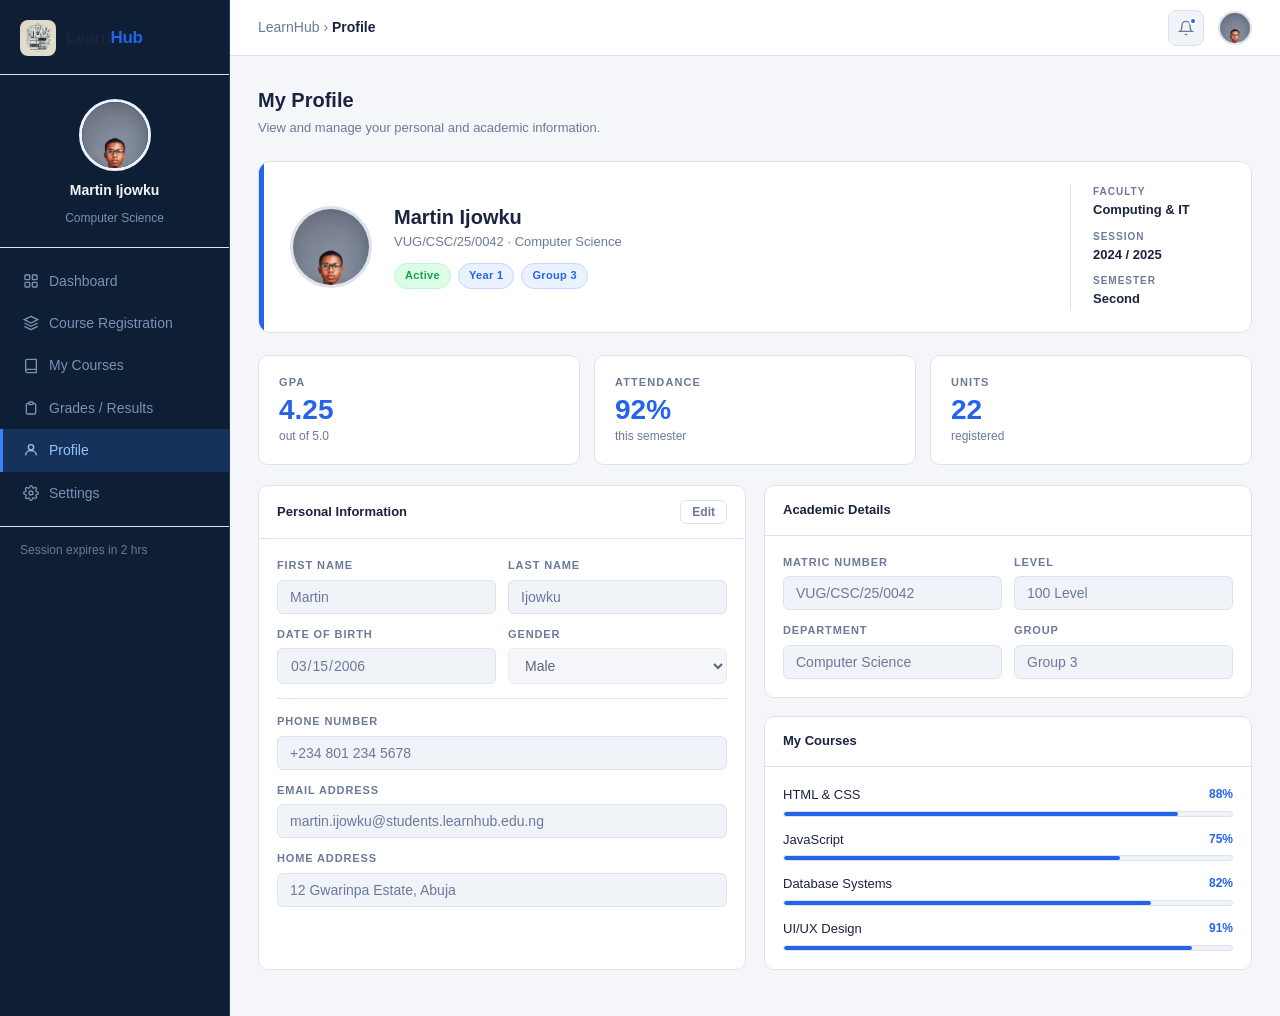
==== profile.html @ f04dd6cf "Add files via upload" ====
<!DOCTYPE html>
<html lang="en">
<head>
  <meta charset="UTF-8" />
  <meta name="viewport" content="width=device-width, initial-scale=1.0" />
  <title>LearnHub — Profile</title>
  <style>
    *, *::before, *::after { box-sizing: border-box; margin: 0; padding: 0; }

    :root {
      --bg:        #F4F6FA;
      --surface:   #FFFFFF;
      --surface-2: #F0F3F8;
      --border:    #DDE3EE;
      --accent:    #2563EB;
      --accent-lt: #3B82F6;
      --accent-bg: #EBF2FF;
      --text:      #1A2340;
      --muted:     #6B7A99;
      --success:   #16A34A;
      --success-bg:#DCFCE7;
    }

    body {
      background: var(--bg);
      color: var(--text);
      font-family: -apple-system, BlinkMacSystemFont, "Segoe UI", Roboto, sans-serif;
      font-size: 15px;
      line-height: 1.6;
      min-height: 100vh;
    }

    .layout { display: flex; min-height: 100vh; }

    /* ── Sidebar ── */
    .sidebar {
  width: 230px;
  background: #0D1E35;   
  border-right: 1px solid #1E3A5F;
    }

    .sidebar-logo {
      display: flex;
      align-items: center;
      gap: 10px;
      padding: 20px 20px 18px;
      border-bottom: 1px solid var(--border);
    }

    .logo-img {
      width: 36px; height: 36px;
      border-radius: 8px;
      object-fit: cover;
      flex-shrink: 0;
    }

    .logo-text {
      font-weight: 800;
      font-size: 17px;
      color: var(--text);
      letter-spacing: -0.02em;
    }

    .logo-text span { color: var(--accent); }

    /* Profile mini card in sidebar */
    .sidebar-profile {
      display: flex;
      flex-direction: column;
      align-items: center;
      padding: 24px 20px 18px;
      border-bottom: 1px solid var(--border);
      gap: 8px;
    }

    .sidebar-avatar {
      width: 72px; height: 72px;
      border-radius: 50%;
      object-fit: cover;
      object-position: top;
      border: 3px solid var(--accent-bg);
    }

    .sidebar-name {
      font-weight: 700;
      font-size: 14px;
      color: #F1F5F9;
      text-align: center;
    }

    .sidebar-dept {
      font-size: 12px;
      color:#7B92B2;
      text-align: center;
    }

    .sidebar nav { padding: 12px 0; flex: 1; }

    .nav-item {
      display: flex;
      align-items: center;
      gap: 10px;
      padding: 10px 20px;
      color:  #7B92B2;
      cursor: pointer;
      font-size: 14px;
      font-weight: 500;
      border-left: 3px solid transparent;
      transition: background 0.15s, color 0.15s, border-color 0.15s;
      user-select: none;
    }

    .nav-item:hover { background: var(--surface-2); color: var(--text); }

    .nav-item.active {
  background: rgba(59, 130, 246, 0.2);
  color: #93C5FD;
  border-left-color: #3B82F6;
}

    .sidebar-footer {
      padding: 14px 20px;
      border-top: 1px solid var(--border);
      font-size: 12px;
      color: var(--muted);
    }

    /* ── Main ── */
    .main { flex: 1; display: flex; flex-direction: column; overflow: hidden; }

    .topbar {
      height: 56px;
      background: var(--surface);
      border-bottom: 1px solid var(--border);
      display: flex;
      align-items: center;
      justify-content: space-between;
      padding: 0 28px;
      flex-shrink: 0;
    }

    .topbar-title { font-size: 14px; color: var(--muted); }
    .topbar-title strong { color: var(--text); font-weight: 600; }

    .topbar-right {
      display: flex;
      align-items: center;
      gap: 14px;
    }

    .notif-btn {
      width: 36px; height: 36px;
      border-radius: 8px;
      background: var(--surface-2);
      border: 1px solid var(--border);
      display: flex; align-items: center; justify-content: center;
      cursor: pointer;
      color: var(--muted);
      position: relative;
      transition: background 0.15s;
    }

    .notif-btn:hover { background: var(--accent-bg); color: var(--accent); }

    .notif-dot {
      width: 8px; height: 8px;
      background: var(--accent);
      border-radius: 50%;
      position: absolute; top: 6px; right: 6px;
      border: 2px solid var(--surface);
    }

    .topbar-avatar {
      width: 34px; height: 34px;
      border-radius: 50%;
      object-fit: cover;
      object-position: top;
      border: 2px solid var(--border);
      cursor: pointer;
    }

    /* ── Content ── */
    .content { flex: 1; overflow-y: auto; padding: 28px; }

    .page-header { margin-bottom: 22px; }
    .page-header h1 { font-size: 20px; font-weight: 700; color: var(--text); }
    .page-header p { font-size: 13px; color: var(--muted); margin-top: 2px; }

    /* ── ID Card ── */
    .id-card {
      background: var(--surface);
      border: 1px solid var(--border);
      border-radius: 12px;
      overflow: hidden;
      margin-bottom: 22px;
      display: flex;
      animation: fadeUp 0.25s ease both;
    }

    .id-accent-bar {
      width: 5px;
      background: var(--accent);
      flex-shrink: 0;
    }

    .id-body {
      display: flex;
      align-items: center;
      gap: 22px;
      padding: 22px 26px;
      flex: 1;
      flex-wrap: wrap;
    }

    .profile-photo {
      width: 82px; height: 82px;
      border-radius: 50%;
      object-fit: cover;
      object-position: top;
      border: 3px solid var(--border);
      flex-shrink: 0;
      cursor: pointer;
      transition: border-color 0.2s;
    }

    .profile-photo:hover { border-color: var(--accent); }

    .id-info { flex: 1; min-width: 180px; }

    .id-name {
      font-size: 20px;
      font-weight: 700;
      color: var(--text);
      line-height: 1.2;
    }

    .id-sub {
      font-size: 13px;
      color: var(--muted);
      margin-top: 3px;
    }

    .id-tags {
      display: flex;
      gap: 7px;
      flex-wrap: wrap;
      margin-top: 10px;
    }

    .tag {
      padding: 3px 10px;
      border-radius: 20px;
      font-size: 11px;
      font-weight: 600;
      letter-spacing: 0.03em;
      background: var(--accent-bg);
      color: var(--accent);
      border: 1px solid #C3D9FF;
    }

    .tag.green {
      background: var(--success-bg);
      color: var(--success);
      border-color: #BBF7D0;
    }

    .id-meta {
      display: flex;
      flex-direction: column;
      gap: 8px;
      border-left: 1px solid var(--border);
      padding-left: 22px;
      min-width: 155px;
    }

    .meta-row { display: flex; flex-direction: column; }

    .meta-label {
      font-size: 10px;
      font-weight: 700;
      letter-spacing: 0.1em;
      text-transform: uppercase;
      color: var(--muted);
    }

    .meta-value { font-size: 13px; font-weight: 600; color: var(--text); }

    /* ── Stats ── */
    .stats-row {
      display: grid;
      grid-template-columns: repeat(3, 1fr);
      gap: 14px;
      margin-bottom: 20px;
    }

    .stat-box {
      background: var(--surface);
      border: 1px solid var(--border);
      border-radius: 10px;
      padding: 18px 20px;
      animation: fadeUp 0.25s ease both;
    }

    .stat-box:nth-child(2) { animation-delay: 0.05s; }
    .stat-box:nth-child(3) { animation-delay: 0.1s; }

    .stat-label { font-size: 11px; font-weight: 700; letter-spacing: 0.1em; text-transform: uppercase; color: var(--muted); }
    .stat-value { font-size: 28px; font-weight: 800; color: var(--accent); margin-top: 4px; line-height: 1; }
    .stat-sub { font-size: 12px; color: var(--muted); margin-top: 3px; }

    /* ── Grid ── */
    .grid-2 {
      display: grid;
      grid-template-columns: 1fr 1fr;
      gap: 18px;
      margin-bottom: 18px;
    }

    /* ── Card ── */
    .card {
      background: var(--surface);
      border: 1px solid var(--border);
      border-radius: 10px;
      overflow: hidden;
      animation: fadeUp 0.25s ease both;
    }

    .card-head {
      display: flex;
      align-items: center;
      justify-content: space-between;
      padding: 14px 18px;
      border-bottom: 1px solid var(--border);
    }

    .card-head h2 { font-size: 13px; font-weight: 700; color: var(--text); }

    .card-body { padding: 18px; }

    /* ── Form ── */
    .field-group { display: grid; grid-template-columns: 1fr 1fr; gap: 12px; }
    .field-group.full { grid-template-columns: 1fr; }
    .field { display: flex; flex-direction: column; gap: 5px; }

    .field label {
      font-size: 11px;
      font-weight: 700;
      letter-spacing: 0.08em;
      text-transform: uppercase;
      color: var(--muted);
    }

    .field input,
    .field select {
      background: var(--surface-2);
      border: 1px solid var(--border);
      border-radius: 6px;
      color: var(--text);
      font-size: 14px;
      padding: 8px 12px;
      outline: none;
      transition: border-color 0.15s;
      font-family: inherit;
    }

    .field input:focus,
    .field select:focus { border-color: var(--accent); background: #fff; }

    .field input[readonly] { color: var(--muted); cursor: default; }

    .field-divider { height: 1px; background: var(--border); margin: 14px 0; }

    /* ── Progress ── */
    .progress-wrap { display: flex; flex-direction: column; gap: 13px; }
    .progress-item { display: flex; flex-direction: column; gap: 5px; }
    .progress-top { display: flex; justify-content: space-between; }
    .progress-name { font-size: 13px; font-weight: 500; color: var(--text); }
    .progress-pct { font-size: 12px; font-weight: 700; color: var(--accent); }
    .progress-bar { height: 6px; background: var(--surface-2); border-radius: 4px; overflow: hidden; border: 1px solid var(--border); }
    .progress-fill { height: 100%; background: var(--accent); border-radius: 4px; }

    /* ── Buttons ── */
    .btn {
      padding: 7px 15px;
      border-radius: 6px;
      font-size: 13px;
      font-weight: 600;
      cursor: pointer;
      border: none;
      font-family: inherit;
      transition: opacity 0.15s, background 0.15s;
    }

    .btn-primary { background: var(--accent); color: #fff; }
    .btn-primary:hover { opacity: 0.88; }

    .btn-ghost {
      background: transparent;
      color: var(--muted);
      border: 1px solid var(--border);
    }

    .btn-ghost:hover { background: var(--surface-2); color: var(--text); }
    .btn-sm { padding: 4px 11px; font-size: 12px; }

    .btn-row {
      display: flex;
      gap: 8px;
      margin-top: 16px;
      justify-content: flex-end;
    }

    /* ── Toast ── */
    #toast {
      position: fixed;
      bottom: 22px; right: 22px;
      background: var(--surface);
      border: 1px solid var(--success);
      color: var(--success);
      padding: 10px 16px;
      border-radius: 8px;
      font-size: 13px;
      font-weight: 600;
      opacity: 0;
      transform: translateY(8px);
      transition: opacity 0.2s, transform 0.2s;
      pointer-events: none;
      z-index: 999;
      box-shadow: 0 4px 12px rgba(0,0,0,0.08);
    }

    #toast.show { opacity: 1; transform: translateY(0); }

    @keyframes fadeUp {
      from { opacity: 0; transform: translateY(8px); }
      to   { opacity: 1; transform: translateY(0); }
    }

    @media (max-width: 800px) {
      .grid-2 { grid-template-columns: 1fr; }
      .sidebar { display: none; }
      .id-body { flex-direction: column; }
      .id-meta { border-left: none; border-top: 1px solid var(--border); padding-left: 0; padding-top: 14px; flex-direction: row; flex-wrap: wrap; gap: 14px; }
      .stats-row { grid-template-columns: 1fr 1fr; }
    }
  </style>
</head>
<body>

<div class="layout">

  
  <aside class="sidebar">
    <div class="sidebar-logo">
      <img class="logo-img" src="[data-uri]" alt="LearnHub" />
      <div class="logo-text">Learn<span>Hub</span></div>
    </div>

    <div class="sidebar-profile">
      <img class="sidebar-avatar" src="[data-uri]" alt="Martin Ijowku" />
      <div class="sidebar-name">Martin Ijowku</div>
      <div class="sidebar-dept">Computer Science</div>
    </div>

    <nav>
      <div class="nav-item" onclick="setActive(this)">
        <svg width="16" height="16" fill="none" stroke="currentColor" stroke-width="2" viewBox="0 0 24 24"><rect x="3" y="3" width="7" height="7" rx="1"/><rect x="14" y="3" width="7" height="7" rx="1"/><rect x="3" y="14" width="7" height="7" rx="1"/><rect x="14" y="14" width="7" height="7" rx="1"/></svg>
        Dashboard
      </div>
      <div class="nav-item" onclick="setActive(this)">
        <svg width="16" height="16" fill="none" stroke="currentColor" stroke-width="2" viewBox="0 0 24 24"><path d="M12 2L2 7l10 5 10-5-10-5z"/><path d="M2 17l10 5 10-5M2 12l10 5 10-5"/></svg>
        Course Registration
      </div>
      <div class="nav-item" onclick="setActive(this)">
        <svg width="16" height="16" fill="none" stroke="currentColor" stroke-width="2" viewBox="0 0 24 24"><path d="M4 19.5A2.5 2.5 0 0 1 6.5 17H20"/><path d="M6.5 2H20v20H6.5A2.5 2.5 0 0 1 4 19.5v-15A2.5 2.5 0 0 1 6.5 2z"/></svg>
        My Courses
      </div>
      <div class="nav-item" onclick="setActive(this)">
        <svg width="16" height="16" fill="none" stroke="currentColor" stroke-width="2" viewBox="0 0 24 24"><path d="M9 5H7a2 2 0 0 0-2 2v12a2 2 0 0 0 2 2h10a2 2 0 0 0 2-2V7a2 2 0 0 0-2-2h-2"/><rect x="9" y="3" width="6" height="4" rx="1"/></svg>
        Grades / Results
      </div>
      <div class="nav-item active" onclick="setActive(this)">
        <svg width="16" height="16" fill="none" stroke="currentColor" stroke-width="2" viewBox="0 0 24 24"><circle cx="12" cy="8" r="4"/><path d="M4 20c0-4 3.6-7 8-7s8 3 8 7"/></svg>
        Profile
      </div>
      <div class="nav-item" onclick="setActive(this)">
        <svg width="16" height="16" fill="none" stroke="currentColor" stroke-width="2" viewBox="0 0 24 24"><circle cx="12" cy="12" r="3"/><path d="M19.4 15a1.65 1.65 0 0 0 .33 1.82l.06.06a2 2 0 0 1-2.83 2.83l-.06-.06a1.65 1.65 0 0 0-1.82-.33 1.65 1.65 0 0 0-1 1.51V21a2 2 0 0 1-4 0v-.09A1.65 1.65 0 0 0 9 19.4a1.65 1.65 0 0 0-1.82.33l-.06.06a2 2 0 0 1-2.83-2.83l.06-.06A1.65 1.65 0 0 0 4.68 15a1.65 1.65 0 0 0-1.51-1H3a2 2 0 0 1 0-4h.09A1.65 1.65 0 0 0 4.6 9a1.65 1.65 0 0 0-.33-1.82l-.06-.06a2 2 0 0 1 2.83-2.83l.06.06A1.65 1.65 0 0 0 9 4.68a1.65 1.65 0 0 0 1-1.51V3a2 2 0 0 1 4 0v.09a1.65 1.65 0 0 0 1 1.51 1.65 1.65 0 0 0 1.82-.33l.06-.06a2 2 0 0 1 2.83 2.83l-.06.06A1.65 1.65 0 0 0 19.4 9a1.65 1.65 0 0 0 1.51 1H21a2 2 0 0 1 0 4h-.09a1.65 1.65 0 0 0-1.51 1z"/></svg>
        Settings
      </div>
    </nav>

    <div class="sidebar-footer">Session expires in 2 hrs</div>
  </aside>

  
  <main class="main">
    <div class="topbar">
      <div class="topbar-title">LearnHub &rsaquo; <strong>Profile</strong></div>
      <div class="topbar-right">
        <div class="notif-btn">
          <svg width="16" height="16" fill="none" stroke="currentColor" stroke-width="2" viewBox="0 0 24 24"><path d="M18 8a6 6 0 0 0-12 0c0 7-3 9-3 9h18s-3-2-3-9"/><path d="M13.73 21a2 2 0 0 1-3.46 0"/></svg>
          <div class="notif-dot"></div>
        </div>
        <img class="topbar-avatar" src="[data-uri]" alt="Martin" />
      </div>
    </div>

    <div class="content">

      <div class="page-header">
        <h1>My Profile</h1>
        <p>View and manage your personal and academic information.</p>
      </div>

      <!-- ID Card -->
      <div class="id-card">
        <div class="id-accent-bar"></div>
        <div class="id-body">
          <img class="profile-photo" src="[data-uri]" alt="Martin Ijowku" />
          <div class="id-info">
            <div class="id-name">Martin Ijowku</div>
            <div class="id-sub">VUG/CSC/25/0042 &middot; Computer Science</div>
            <div class="id-tags">
              <span class="tag green">Active</span>
              <span class="tag">Year 1</span>
              <span class="tag">Group 3</span>
            </div>
          </div>
          <div class="id-meta">
            <div class="meta-row">
              <span class="meta-label">Faculty</span>
              <span class="meta-value">Computing &amp; IT</span>
            </div>
            <div class="meta-row">
              <span class="meta-label">Session</span>
              <span class="meta-value">2024 / 2025</span>
            </div>
            <div class="meta-row">
              <span class="meta-label">Semester</span>
              <span class="meta-value">Second</span>
            </div>
          </div>
        </div>
      </div>

      
      <div class="stats-row">
        <div class="stat-box">
          <div class="stat-label">GPA</div>
          <div class="stat-value">4.25</div>
          <div class="stat-sub">out of 5.0</div>
        </div>
        <div class="stat-box">
          <div class="stat-label">Attendance</div>
          <div class="stat-value">92%</div>
          <div class="stat-sub">this semester</div>
        </div>
        <div class="stat-box">
          <div class="stat-label">Units</div>
          <div class="stat-value">22</div>
          <div class="stat-sub">registered</div>
        </div>
      </div>

      <!-- Two-column -->
      <div class="grid-2">

        <!-- Personal Info -->
        <div class="card">
          <div class="card-head">
            <h2>Personal Information</h2>
            <button class="btn btn-ghost btn-sm" onclick="toggleEdit()">Edit</button>
          </div>
          <div class="card-body">
            <div class="field-group">
              <div class="field">
                <label>First Name</label>
                <input type="text" id="fname" value="Martin" readonly />
              </div>
              <div class="field">
                <label>Last Name</label>
                <input type="text" id="lname" value="Ijowku" readonly />
              </div>
              <div class="field">
                <label>Date of Birth</label>
                <input type="date" id="dob" value="2006-03-15" readonly />
              </div>
              <div class="field">
                <label>Gender</label>
                <select id="gender" disabled>
                  <option selected>Male</option>
                  <option>Female</option>
                  <option>Prefer not to say</option>
                </select>
              </div>
            </div>
            <div class="field-divider"></div>
            <div class="field-group full">
              <div class="field">
                <label>Phone Number</label>
                <input type="tel" id="phone" value="+234 801 234 5678" readonly />
              </div>
              <div class="field">
                <label>Email Address</label>
                <input type="email" id="email" value="martin.ijowku@students.learnhub.edu.ng" readonly />
              </div>
              <div class="field">
                <label>Home Address</label>
                <input type="text" id="address" value="12 Gwarinpa Estate, Abuja" readonly />
              </div>
            </div>
            <div class="btn-row" id="save-row" style="display:none;">
              <button class="btn btn-ghost" onclick="cancelEdit()">Cancel</button>
              <button class="btn btn-primary" onclick="saveProfile()">Save Changes</button>
            </div>
          </div>
        </div>

        <!-- Right column -->
        <div style="display:flex;flex-direction:column;gap:18px;">

          <div class="card">
            <div class="card-head"><h2>Academic Details</h2></div>
            <div class="card-body">
              <div class="field-group">
                <div class="field">
                  <label>Matric Number</label>
                  <input type="text" value="VUG/CSC/25/0042" readonly />
                </div>
                <div class="field">
                  <label>Level</label>
                  <input type="text" value="100 Level" readonly />
                </div>
                <div class="field">
                  <label>Department</label>
                  <input type="text" value="Computer Science" readonly />
                </div>
                <div class="field">
                  <label>Group</label>
                  <input type="text" value="Group 3" readonly />
                </div>
              </div>
            </div>
          </div>

          <div class="card">
            <div class="card-head"><h2>My Courses</h2></div>
            <div class="card-body">
              <div class="progress-wrap">
                <div class="progress-item">
                  <div class="progress-top">
                    <span class="progress-name">HTML &amp; CSS</span>
                    <span class="progress-pct">88%</span>
                  </div>
                  <div class="progress-bar"><div class="progress-fill" style="width:88%"></div></div>
                </div>
                <div class="progress-item">
                  <div class="progress-top">
                    <span class="progress-name">JavaScript</span>
                    <span class="progress-pct">75%</span>
                  </div>
                  <div class="progress-bar"><div class="progress-fill" style="width:75%"></div></div>
                </div>
                <div class="progress-item">
                  <div class="progress-top">
                    <span class="progress-name">Database Systems</span>
                    <span class="progress-pct">82%</span>
                  </div>
                  <div class="progress-bar"><div class="progress-fill" style="width:82%"></div></div>
                </div>
                <div class="progress-item">
                  <div class="progress-top">
                    <span class="progress-name">UI/UX Design</span>
                    <span class="progress-pct">91%</span>
                  </div>
                  <div class="progress-bar"><div class="progress-fill" style="width:91%"></div></div>
                </div>
              </div>
            </div>
          </div>

        </div>
      </div>

    </div>
  </main>
</div>

<div id="toast">Profile updated successfully</div>

<script>
  function setActive(el) {
    document.querySelectorAll('.nav-item').forEach(n => n.classList.remove('active'));
    el.classList.add('active');
  }

  function toggleEdit() {
    ['fname','lname','dob','phone','email','address'].forEach(id => {
      document.getElementById(id).removeAttribute('readonly');
    });
    document.getElementById('gender').removeAttribute('disabled');
    document.querySelector('.card-head button').textContent = 'Editing...';
    document.querySelector('.card-head button').disabled = true;
    document.getElementById('save-row').style.display = 'flex';
  }

  function cancelEdit() { location.reload(); }

  function saveProfile() {
    ['fname','lname','dob','phone','email','address'].forEach(id => {
      document.getElementById(id).setAttribute('readonly','');
    });
    document.getElementById('gender').setAttribute('disabled','');
    document.getElementById('save-row').style.display = 'none';
    document.querySelector('.card-head button').textContent = 'Edit';
    document.querySelector('.card-head button').disabled = false;
    const t = document.getElementById('toast');
    t.classList.add('show');
    setTimeout(() => t.classList.remove('show'), 2800);
  }
</script>

</body>
</html>
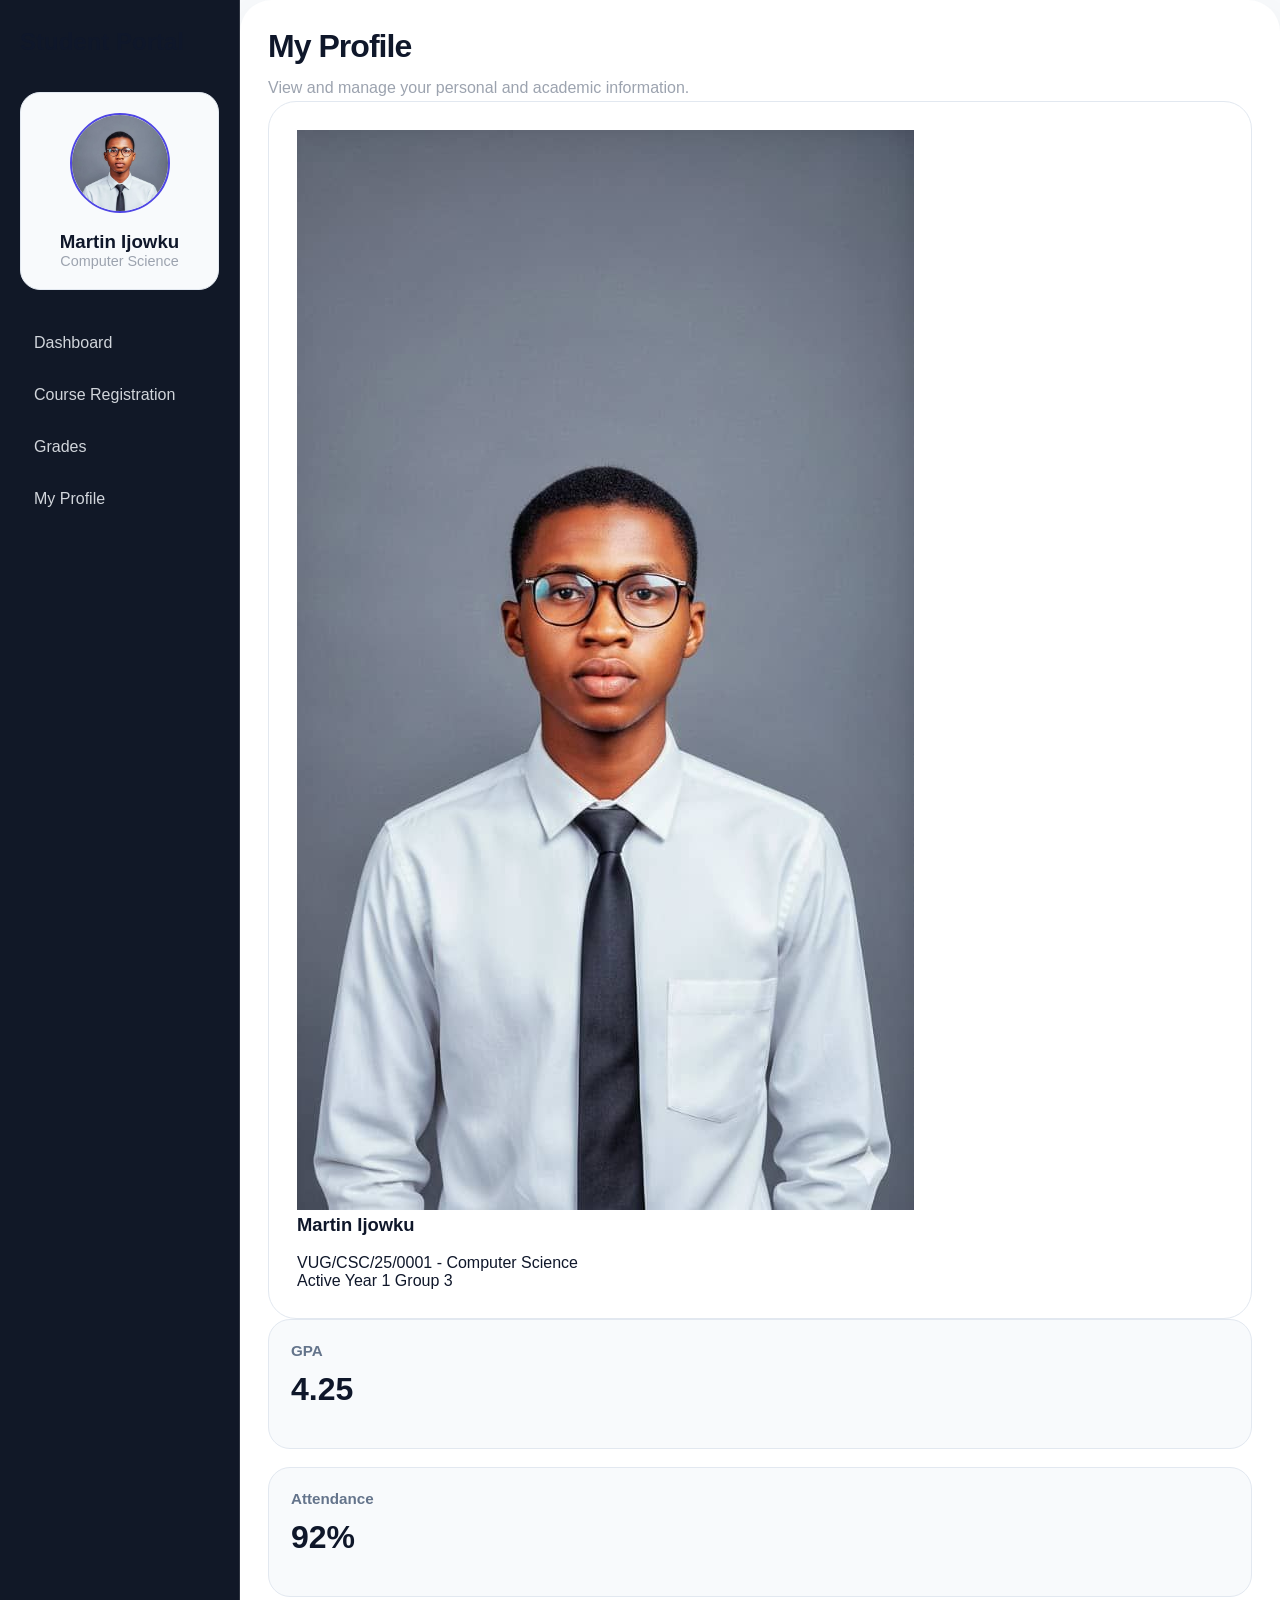
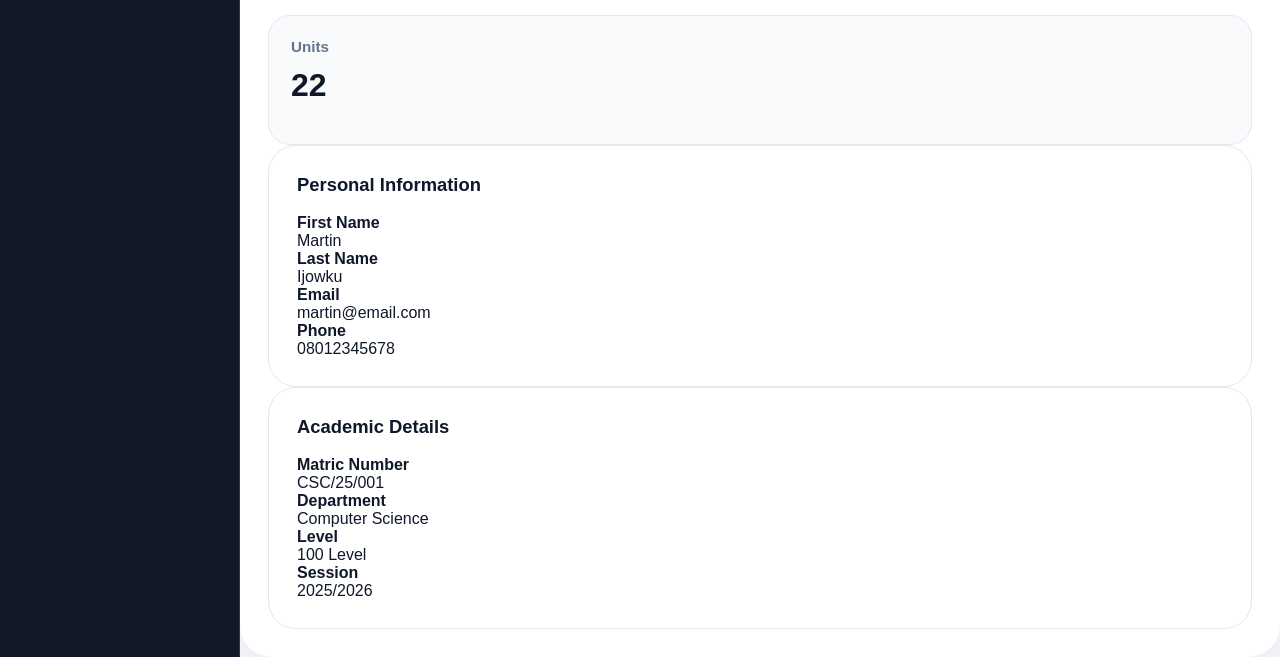
==== commit 2854ffd3: "Update profile.html" ====
--- a/profile.html
+++ b/profile.html
@@ -1,724 +1,138 @@
 <!DOCTYPE html>
 <html lang="en">
 <head>
-  <meta charset="UTF-8" />
-  <meta name="viewport" content="width=device-width, initial-scale=1.0" />
-  <title>LearnHub — Profile</title>
-  <style>
-    *, *::before, *::after { box-sizing: border-box; margin: 0; padding: 0; }
+    <meta charset="UTF-8">
+    <meta name="viewport" content="width=device-width, initial-scale=1.0">
+    <title>Student Profile</title>
 
-    :root {
-      --bg:        #F4F6FA;
-      --surface:   #FFFFFF;
-      --surface-2: #F0F3F8;
-      --border:    #DDE3EE;
-      --accent:    #2563EB;
-      --accent-lt: #3B82F6;
-      --accent-bg: #EBF2FF;
-      --text:      #1A2340;
-      --muted:     #6B7A99;
-      --success:   #16A34A;
-      --success-bg:#DCFCE7;
-    }
+    <link rel="stylesheet" href="style.css">
+</head>
 
-    body {
-      background: var(--bg);
-      color: var(--text);
-      font-family: -apple-system, BlinkMacSystemFont, "Segoe UI", Roboto, sans-serif;
-      font-size: 15px;
-      line-height: 1.6;
-      min-height: 100vh;
-    }
-
-    .layout { display: flex; min-height: 100vh; }
-
-    /* ── Sidebar ── */
-    .sidebar {
-  width: 230px;
-  background: #0D1E35;   
-  border-right: 1px solid #1E3A5F;
-    }
-
-    .sidebar-logo {
-      display: flex;
-      align-items: center;
-      gap: 10px;
-      padding: 20px 20px 18px;
-      border-bottom: 1px solid var(--border);
-    }
-
-    .logo-img {
-      width: 36px; height: 36px;
-      border-radius: 8px;
-      object-fit: cover;
-      flex-shrink: 0;
-    }
-
-    .logo-text {
-      font-weight: 800;
-      font-size: 17px;
-      color: var(--text);
-      letter-spacing: -0.02em;
-    }
-
-    .logo-text span { color: var(--accent); }
-
-    /* Profile mini card in sidebar */
-    .sidebar-profile {
-      display: flex;
-      flex-direction: column;
-      align-items: center;
-      padding: 24px 20px 18px;
-      border-bottom: 1px solid var(--border);
-      gap: 8px;
-    }
-
-    .sidebar-avatar {
-      width: 72px; height: 72px;
-      border-radius: 50%;
-      object-fit: cover;
-      object-position: top;
-      border: 3px solid var(--accent-bg);
-    }
-
-    .sidebar-name {
-      font-weight: 700;
-      font-size: 14px;
-      color: #F1F5F9;
-      text-align: center;
-    }
-
-    .sidebar-dept {
-      font-size: 12px;
-      color:#7B92B2;
-      text-align: center;
-    }
-
-    .sidebar nav { padding: 12px 0; flex: 1; }
-
-    .nav-item {
-      display: flex;
-      align-items: center;
-      gap: 10px;
-      padding: 10px 20px;
-      color:  #7B92B2;
-      cursor: pointer;
-      font-size: 14px;
-      font-weight: 500;
-      border-left: 3px solid transparent;
-      transition: background 0.15s, color 0.15s, border-color 0.15s;
-      user-select: none;
-    }
-
-    .nav-item:hover { background: var(--surface-2); color: var(--text); }
-
-    .nav-item.active {
-  background: rgba(59, 130, 246, 0.2);
-  color: #93C5FD;
-  border-left-color: #3B82F6;
-}
-
-    .sidebar-footer {
-      padding: 14px 20px;
-      border-top: 1px solid var(--border);
-      font-size: 12px;
-      color: var(--muted);
-    }
-
-    /* ── Main ── */
-    .main { flex: 1; display: flex; flex-direction: column; overflow: hidden; }
-
-    .topbar {
-      height: 56px;
-      background: var(--surface);
-      border-bottom: 1px solid var(--border);
-      display: flex;
-      align-items: center;
-      justify-content: space-between;
-      padding: 0 28px;
-      flex-shrink: 0;
-    }
-
-    .topbar-title { font-size: 14px; color: var(--muted); }
-    .topbar-title strong { color: var(--text); font-weight: 600; }
-
-    .topbar-right {
-      display: flex;
-      align-items: center;
-      gap: 14px;
-    }
-
-    .notif-btn {
-      width: 36px; height: 36px;
-      border-radius: 8px;
-      background: var(--surface-2);
-      border: 1px solid var(--border);
-      display: flex; align-items: center; justify-content: center;
-      cursor: pointer;
-      color: var(--muted);
-      position: relative;
-      transition: background 0.15s;
-    }
-
-    .notif-btn:hover { background: var(--accent-bg); color: var(--accent); }
-
-    .notif-dot {
-      width: 8px; height: 8px;
-      background: var(--accent);
-      border-radius: 50%;
-      position: absolute; top: 6px; right: 6px;
-      border: 2px solid var(--surface);
-    }
-
-    .topbar-avatar {
-      width: 34px; height: 34px;
-      border-radius: 50%;
-      object-fit: cover;
-      object-position: top;
-      border: 2px solid var(--border);
-      cursor: pointer;
-    }
-
-    /* ── Content ── */
-    .content { flex: 1; overflow-y: auto; padding: 28px; }
-
-    .page-header { margin-bottom: 22px; }
-    .page-header h1 { font-size: 20px; font-weight: 700; color: var(--text); }
-    .page-header p { font-size: 13px; color: var(--muted); margin-top: 2px; }
-
-    /* ── ID Card ── */
-    .id-card {
-      background: var(--surface);
-      border: 1px solid var(--border);
-      border-radius: 12px;
-      overflow: hidden;
-      margin-bottom: 22px;
-      display: flex;
-      animation: fadeUp 0.25s ease both;
-    }
-
-    .id-accent-bar {
-      width: 5px;
-      background: var(--accent);
-      flex-shrink: 0;
-    }
-
-    .id-body {
-      display: flex;
-      align-items: center;
-      gap: 22px;
-      padding: 22px 26px;
-      flex: 1;
-      flex-wrap: wrap;
-    }
-
-    .profile-photo {
-      width: 82px; height: 82px;
-      border-radius: 50%;
-      object-fit: cover;
-      object-position: top;
-      border: 3px solid var(--border);
-      flex-shrink: 0;
-      cursor: pointer;
-      transition: border-color 0.2s;
-    }
-
-    .profile-photo:hover { border-color: var(--accent); }
-
-    .id-info { flex: 1; min-width: 180px; }
-
-    .id-name {
-      font-size: 20px;
-      font-weight: 700;
-      color: var(--text);
-      line-height: 1.2;
-    }
-
-    .id-sub {
-      font-size: 13px;
-      color: var(--muted);
-      margin-top: 3px;
-    }
-
-    .id-tags {
-      display: flex;
-      gap: 7px;
-      flex-wrap: wrap;
-      margin-top: 10px;
-    }
-
-    .tag {
-      padding: 3px 10px;
-      border-radius: 20px;
-      font-size: 11px;
-      font-weight: 600;
-      letter-spacing: 0.03em;
-      background: var(--accent-bg);
-      color: var(--accent);
-      border: 1px solid #C3D9FF;
-    }
-
-    .tag.green {
-      background: var(--success-bg);
-      color: var(--success);
-      border-color: #BBF7D0;
-    }
-
-    .id-meta {
-      display: flex;
-      flex-direction: column;
-      gap: 8px;
-      border-left: 1px solid var(--border);
-      padding-left: 22px;
-      min-width: 155px;
-    }
-
-    .meta-row { display: flex; flex-direction: column; }
-
-    .meta-label {
-      font-size: 10px;
-      font-weight: 700;
-      letter-spacing: 0.1em;
-      text-transform: uppercase;
-      color: var(--muted);
-    }
-
-    .meta-value { font-size: 13px; font-weight: 600; color: var(--text); }
-
-    /* ── Stats ── */
-    .stats-row {
-      display: grid;
-      grid-template-columns: repeat(3, 1fr);
-      gap: 14px;
-      margin-bottom: 20px;
-    }
-
-    .stat-box {
-      background: var(--surface);
-      border: 1px solid var(--border);
-      border-radius: 10px;
-      padding: 18px 20px;
-      animation: fadeUp 0.25s ease both;
-    }
-
-    .stat-box:nth-child(2) { animation-delay: 0.05s; }
-    .stat-box:nth-child(3) { animation-delay: 0.1s; }
-
-    .stat-label { font-size: 11px; font-weight: 700; letter-spacing: 0.1em; text-transform: uppercase; color: var(--muted); }
-    .stat-value { font-size: 28px; font-weight: 800; color: var(--accent); margin-top: 4px; line-height: 1; }
-    .stat-sub { font-size: 12px; color: var(--muted); margin-top: 3px; }
-
-    /* ── Grid ── */
-    .grid-2 {
-      display: grid;
-      grid-template-columns: 1fr 1fr;
-      gap: 18px;
-      margin-bottom: 18px;
-    }
-
-    /* ── Card ── */
-    .card {
-      background: var(--surface);
-      border: 1px solid var(--border);
-      border-radius: 10px;
-      overflow: hidden;
-      animation: fadeUp 0.25s ease both;
-    }
-
-    .card-head {
-      display: flex;
-      align-items: center;
-      justify-content: space-between;
-      padding: 14px 18px;
-      border-bottom: 1px solid var(--border);
-    }
-
-    .card-head h2 { font-size: 13px; font-weight: 700; color: var(--text); }
-
-    .card-body { padding: 18px; }
-
-    /* ── Form ── */
-    .field-group { display: grid; grid-template-columns: 1fr 1fr; gap: 12px; }
-    .field-group.full { grid-template-columns: 1fr; }
-    .field { display: flex; flex-direction: column; gap: 5px; }
-
-    .field label {
-      font-size: 11px;
-      font-weight: 700;
-      letter-spacing: 0.08em;
-      text-transform: uppercase;
-      color: var(--muted);
-    }
-
-    .field input,
-    .field select {
-      background: var(--surface-2);
-      border: 1px solid var(--border);
-      border-radius: 6px;
-      color: var(--text);
-      font-size: 14px;
-      padding: 8px 12px;
-      outline: none;
-      transition: border-color 0.15s;
-      font-family: inherit;
-    }
-
-    .field input:focus,
-    .field select:focus { border-color: var(--accent); background: #fff; }
-
-    .field input[readonly] { color: var(--muted); cursor: default; }
-
-    .field-divider { height: 1px; background: var(--border); margin: 14px 0; }
-
-    /* ── Progress ── */
-    .progress-wrap { display: flex; flex-direction: column; gap: 13px; }
-    .progress-item { display: flex; flex-direction: column; gap: 5px; }
-    .progress-top { display: flex; justify-content: space-between; }
-    .progress-name { font-size: 13px; font-weight: 500; color: var(--text); }
-    .progress-pct { font-size: 12px; font-weight: 700; color: var(--accent); }
-    .progress-bar { height: 6px; background: var(--surface-2); border-radius: 4px; overflow: hidden; border: 1px solid var(--border); }
-    .progress-fill { height: 100%; background: var(--accent); border-radius: 4px; }
-
-    /* ── Buttons ── */
-    .btn {
-      padding: 7px 15px;
-      border-radius: 6px;
-      font-size: 13px;
-      font-weight: 600;
-      cursor: pointer;
-      border: none;
-      font-family: inherit;
-      transition: opacity 0.15s, background 0.15s;
-    }
-
-    .btn-primary { background: var(--accent); color: #fff; }
-    .btn-primary:hover { opacity: 0.88; }
-
-    .btn-ghost {
-      background: transparent;
-      color: var(--muted);
-      border: 1px solid var(--border);
-    }
-
-    .btn-ghost:hover { background: var(--surface-2); color: var(--text); }
-    .btn-sm { padding: 4px 11px; font-size: 12px; }
-
-    .btn-row {
-      display: flex;
-      gap: 8px;
-      margin-top: 16px;
-      justify-content: flex-end;
-    }
-
-    /* ── Toast ── */
-    #toast {
-      position: fixed;
-      bottom: 22px; right: 22px;
-      background: var(--surface);
-      border: 1px solid var(--success);
-      color: var(--success);
-      padding: 10px 16px;
-      border-radius: 8px;
-      font-size: 13px;
-      font-weight: 600;
-      opacity: 0;
-      transform: translateY(8px);
-      transition: opacity 0.2s, transform 0.2s;
-      pointer-events: none;
-      z-index: 999;
-      box-shadow: 0 4px 12px rgba(0,0,0,0.08);
-    }
-
-    #toast.show { opacity: 1; transform: translateY(0); }
-
-    @keyframes fadeUp {
-      from { opacity: 0; transform: translateY(8px); }
-      to   { opacity: 1; transform: translateY(0); }
-    }
-
-    @media (max-width: 800px) {
-      .grid-2 { grid-template-columns: 1fr; }
-      .sidebar { display: none; }
-      .id-body { flex-direction: column; }
-      .id-meta { border-left: none; border-top: 1px solid var(--border); padding-left: 0; padding-top: 14px; flex-direction: row; flex-wrap: wrap; gap: 14px; }
-      .stats-row { grid-template-columns: 1fr 1fr; }
-    }
-  </style>
-</head>
 <body>
 
-<div class="layout">
+<div class="page">
 
-  
-  <aside class="sidebar">
-    <div class="sidebar-logo">
-      <img class="logo-img" src="[data-uri]" alt="LearnHub" />
-      <div class="logo-text">Learn<span>Hub</span></div>
-    </div>
+    <aside class="sidebar">
 
-    <div class="sidebar-profile">
-      <img class="sidebar-avatar" src="[data-uri]" alt="Martin Ijowku" />
-      <div class="sidebar-name">Martin Ijowku</div>
-      <div class="sidebar-dept">Computer Science</div>
-    </div>
-
-    <nav>
-      <div class="nav-item" onclick="setActive(this)">
-        <svg width="16" height="16" fill="none" stroke="currentColor" stroke-width="2" viewBox="0 0 24 24"><rect x="3" y="3" width="7" height="7" rx="1"/><rect x="14" y="3" width="7" height="7" rx="1"/><rect x="3" y="14" width="7" height="7" rx="1"/><rect x="14" y="14" width="7" height="7" rx="1"/></svg>
-        Dashboard
-      </div>
-      <div class="nav-item" onclick="setActive(this)">
-        <svg width="16" height="16" fill="none" stroke="currentColor" stroke-width="2" viewBox="0 0 24 24"><path d="M12 2L2 7l10 5 10-5-10-5z"/><path d="M2 17l10 5 10-5M2 12l10 5 10-5"/></svg>
-        Course Registration
-      </div>
-      <div class="nav-item" onclick="setActive(this)">
-        <svg width="16" height="16" fill="none" stroke="currentColor" stroke-width="2" viewBox="0 0 24 24"><path d="M4 19.5A2.5 2.5 0 0 1 6.5 17H20"/><path d="M6.5 2H20v20H6.5A2.5 2.5 0 0 1 4 19.5v-15A2.5 2.5 0 0 1 6.5 2z"/></svg>
-        My Courses
-      </div>
-      <div class="nav-item" onclick="setActive(this)">
-        <svg width="16" height="16" fill="none" stroke="currentColor" stroke-width="2" viewBox="0 0 24 24"><path d="M9 5H7a2 2 0 0 0-2 2v12a2 2 0 0 0 2 2h10a2 2 0 0 0 2-2V7a2 2 0 0 0-2-2h-2"/><rect x="9" y="3" width="6" height="4" rx="1"/></svg>
-        Grades / Results
-      </div>
-      <div class="nav-item active" onclick="setActive(this)">
-        <svg width="16" height="16" fill="none" stroke="currentColor" stroke-width="2" viewBox="0 0 24 24"><circle cx="12" cy="8" r="4"/><path d="M4 20c0-4 3.6-7 8-7s8 3 8 7"/></svg>
-        Profile
-      </div>
-      <div class="nav-item" onclick="setActive(this)">
-        <svg width="16" height="16" fill="none" stroke="currentColor" stroke-width="2" viewBox="0 0 24 24"><circle cx="12" cy="12" r="3"/><path d="M19.4 15a1.65 1.65 0 0 0 .33 1.82l.06.06a2 2 0 0 1-2.83 2.83l-.06-.06a1.65 1.65 0 0 0-1.82-.33 1.65 1.65 0 0 0-1 1.51V21a2 2 0 0 1-4 0v-.09A1.65 1.65 0 0 0 9 19.4a1.65 1.65 0 0 0-1.82.33l-.06.06a2 2 0 0 1-2.83-2.83l.06-.06A1.65 1.65 0 0 0 4.68 15a1.65 1.65 0 0 0-1.51-1H3a2 2 0 0 1 0-4h.09A1.65 1.65 0 0 0 4.6 9a1.65 1.65 0 0 0-.33-1.82l-.06-.06a2 2 0 0 1 2.83-2.83l.06.06A1.65 1.65 0 0 0 9 4.68a1.65 1.65 0 0 0 1-1.51V3a2 2 0 0 1 4 0v.09a1.65 1.65 0 0 0 1 1.51 1.65 1.65 0 0 0 1.82-.33l.06-.06a2 2 0 0 1 2.83 2.83l-.06.06A1.65 1.65 0 0 0 19.4 9a1.65 1.65 0 0 0 1.51 1H21a2 2 0 0 1 0 4h-.09a1.65 1.65 0 0 0-1.51 1z"/></svg>
-        Settings
-      </div>
-    </nav>
-
-    <div class="sidebar-footer">Session expires in 2 hrs</div>
-  </aside>
-
-  
-  <main class="main">
-    <div class="topbar">
-      <div class="topbar-title">LearnHub &rsaquo; <strong>Profile</strong></div>
-      <div class="topbar-right">
-        <div class="notif-btn">
-          <svg width="16" height="16" fill="none" stroke="currentColor" stroke-width="2" viewBox="0 0 24 24"><path d="M18 8a6 6 0 0 0-12 0c0 7-3 9-3 9h18s-3-2-3-9"/><path d="M13.73 21a2 2 0 0 1-3.46 0"/></svg>
-          <div class="notif-dot"></div>
-        </div>
-        <img class="topbar-avatar" src="[data-uri]" alt="Martin" />
-      </div>
-    </div>
-
-    <div class="content">
-
-      <div class="page-header">
-        <h1>My Profile</h1>
-        <p>View and manage your personal and academic information.</p>
-      </div>
-
-      <!-- ID Card -->
-      <div class="id-card">
-        <div class="id-accent-bar"></div>
-        <div class="id-body">
-          <img class="profile-photo" src="[data-uri]" alt="Martin Ijowku" />
-          <div class="id-info">
-            <div class="id-name">Martin Ijowku</div>
-            <div class="id-sub">VUG/CSC/25/0042 &middot; Computer Science</div>
-            <div class="id-tags">
-              <span class="tag green">Active</span>
-              <span class="tag">Year 1</span>
-              <span class="tag">Group 3</span>
-            </div>
-          </div>
-          <div class="id-meta">
-            <div class="meta-row">
-              <span class="meta-label">Faculty</span>
-              <span class="meta-value">Computing &amp; IT</span>
-            </div>
-            <div class="meta-row">
-              <span class="meta-label">Session</span>
-              <span class="meta-value">2024 / 2025</span>
-            </div>
-            <div class="meta-row">
-              <span class="meta-label">Semester</span>
-              <span class="meta-value">Second</span>
-            </div>
-          </div>
-        </div>
-      </div>
-
-      
-      <div class="stats-row">
-        <div class="stat-box">
-          <div class="stat-label">GPA</div>
-          <div class="stat-value">4.25</div>
-          <div class="stat-sub">out of 5.0</div>
-        </div>
-        <div class="stat-box">
-          <div class="stat-label">Attendance</div>
-          <div class="stat-value">92%</div>
-          <div class="stat-sub">this semester</div>
-        </div>
-        <div class="stat-box">
-          <div class="stat-label">Units</div>
-          <div class="stat-value">22</div>
-          <div class="stat-sub">registered</div>
-        </div>
-      </div>
-
-      <!-- Two-column -->
-      <div class="grid-2">
-
-        <!-- Personal Info -->
-        <div class="card">
-          <div class="card-head">
-            <h2>Personal Information</h2>
-            <button class="btn btn-ghost btn-sm" onclick="toggleEdit()">Edit</button>
-          </div>
-          <div class="card-body">
-            <div class="field-group">
-              <div class="field">
-                <label>First Name</label>
-                <input type="text" id="fname" value="Martin" readonly />
-              </div>
-              <div class="field">
-                <label>Last Name</label>
-                <input type="text" id="lname" value="Ijowku" readonly />
-              </div>
-              <div class="field">
-                <label>Date of Birth</label>
-                <input type="date" id="dob" value="2006-03-15" readonly />
-              </div>
-              <div class="field">
-                <label>Gender</label>
-                <select id="gender" disabled>
-                  <option selected>Male</option>
-                  <option>Female</option>
-                  <option>Prefer not to say</option>
-                </select>
-              </div>
-            </div>
-            <div class="field-divider"></div>
-            <div class="field-group full">
-              <div class="field">
-                <label>Phone Number</label>
-                <input type="tel" id="phone" value="+234 801 234 5678" readonly />
-              </div>
-              <div class="field">
-                <label>Email Address</label>
-                <input type="email" id="email" value="martin.ijowku@students.learnhub.edu.ng" readonly />
-              </div>
-              <div class="field">
-                <label>Home Address</label>
-                <input type="text" id="address" value="12 Gwarinpa Estate, Abuja" readonly />
-              </div>
-            </div>
-            <div class="btn-row" id="save-row" style="display:none;">
-              <button class="btn btn-ghost" onclick="cancelEdit()">Cancel</button>
-              <button class="btn btn-primary" onclick="saveProfile()">Save Changes</button>
-            </div>
-          </div>
+        <div class="logo">
+            <h2>Student Portal</h2>
         </div>
 
-        <!-- Right column -->
-        <div style="display:flex;flex-direction:column;gap:18px;">
+        <div class="profile">
+            <img src="proflie.jpeg" alt="User">
+            <h3>Martin Ijowku</h3>
+            <p>Computer Science</p>
+        </div>
 
-          <div class="card">
-            <div class="card-head"><h2>Academic Details</h2></div>
-            <div class="card-body">
-              <div class="field-group">
-                <div class="field">
-                  <label>Matric Number</label>
-                  <input type="text" value="VUG/CSC/25/0042" readonly />
+        <ul class="menu">
+            <li><a href="index.html">Dashboard</a></li>
+            <li><a href="course.html">Course Registration</a></li>
+            <li><a href="grades.html">Grades</a></li>
+            <li><a href="profile.html">My Profile</a></li>
+        </ul>
+
+    </aside>
+
+    <main class="main">
+
+        <h1 class="page-title">My Profile</h1>
+        <p class="subtitle">
+            View and manage your personal and academic information.
+        </p>
+
+        <!-- PROFILE HEADER -->
+        <div class="profile-header card">
+
+            <img src="proflie.jpeg" alt="Student">
+
+            <div class="profile-info">
+                <h2>Martin Ijowku</h2>
+                <p>VUG/CSC/25/0001 - Computer Science</p>
+
+                <div class="badges">
+                    <span class="badge active">Active</span>
+                    <span class="badge">Year 1</span>
+                    <span class="badge">Group 3</span>
                 </div>
-                <div class="field">
-                  <label>Level</label>
-                  <input type="text" value="100 Level" readonly />
-                </div>
-                <div class="field">
-                  <label>Department</labe